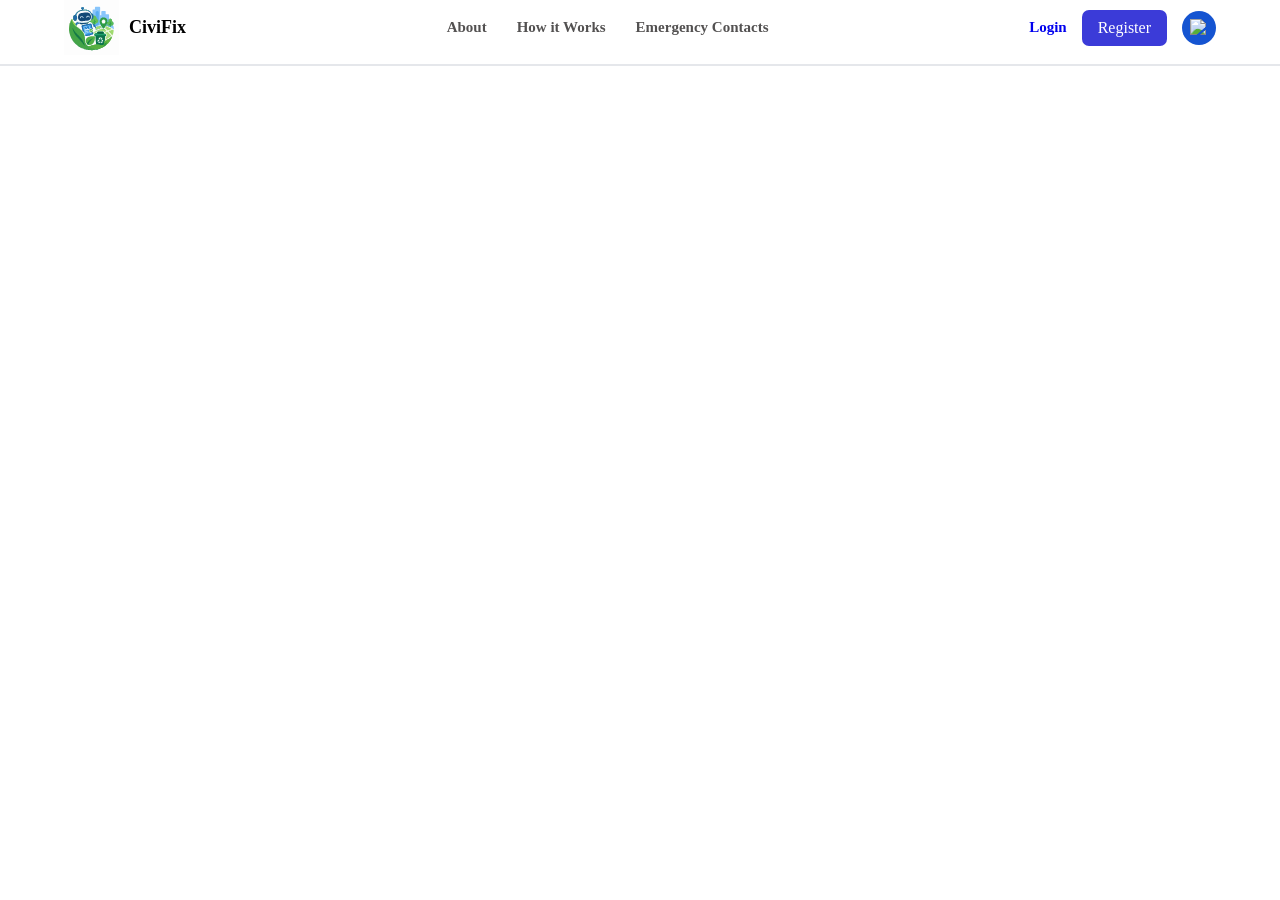
==== frontend/index.html @ e6979e50 "feat: add landing page header" ====
<!DOCTYPE html>
<html lang="en">
<head>
    <link rel="stylesheet" href="css/style.css"/>
    <title>Landing page</title>
</head>
<body>

<!-- header-->
<header class="site-header">
    <div class="container header-container">
        <!-- logo and Name-->
        <div class="brand">
<img 
    src="images\CiviFix-logo.svg" 
    alt="CiviFix logo" 
    class="brand-logo"
>            <span class="brand-name">CiviFix</span>
        </div>

        <!-- Navigation-->
        <nav class="main-nav">
            <a href="#" class="nav-text">About</a>
            <a href="#" class="nav-text">How it Works</a>
            <a href="#" class="nav-text">Emergency Contacts</a>
        </nav>

        <!--Header Actions-->
        <div class="header-actions">
            <a href="#" class="login-link">Login</a>
            <a href="#" class="register-btn">Register</a>
            <button class="profile-btn">    
                <img 
        src="images/icons/user-logo-48.png"
        alt="User Profile"
        class="user-icon"
    >
</button>
        </div>
    </div>
</header>

<main></main>

<footer></footer>

</body>
</html>
---- frontend/css/style.css ----
*{
    margin:0;
    padding:0;
}

/*header section*/
.site-header{
    width:100%;
    height:64px;
    background: #ffffff;
    border-bottom:2px solid #e5e7eb;
}
/*header container*/
.header-container {
    width:90%;
    max-width:1200px;
    margin:0 auto;
    
    display:flex;
    align-items:center;
    justify-content: space-between;
}
/*logo and Name*/
.brand{
    display:flex;
    align-items:center;
    gap:10px;
}

.brand-logo{
    height:55px;
    width:55px;
    object-fit:contain; 
}
.brand-name{
    font-size:18px;
    font-weight:Bold;
}


/*Header Navigation*/
.main-nav{
    display:flex;
    align-items:center;
    gap:30px;  
}

.main-nav a:hover{
    color:rgb(166, 164, 164);
}

.nav-text{
    font-size:15px;
    color:rgb(83, 81, 81);
    font-weight:600;
    text-decoration:none;
}

/*Header Actions*/
.header-actions{
    display:flex;
    align-items:center;
    gap:15px;
}

.login-link{
    font-size:15px;
    font-weight:600;
    text-decoration:none;

}
.login-link:hover {
    color: #1554d1;
}

.register-btn{
    background:rgb(59, 59, 216);
    color:white;
    padding: 9px 16px;
    border-radius:7px;
    text-decoration:none;

}
.register-btn:hover {
    background: #1047b8;
}

.profile-btn {
    width: 34px;
    height: 34px;

    border: none;
    border-radius: 50%;

    background-color: #1554d1;

    display: flex;
    align-items: center;
    justify-content: center;

    cursor: pointer;
}

.user-icon{
    height:18px;
    width:18px;
    object-fit:contain;
}
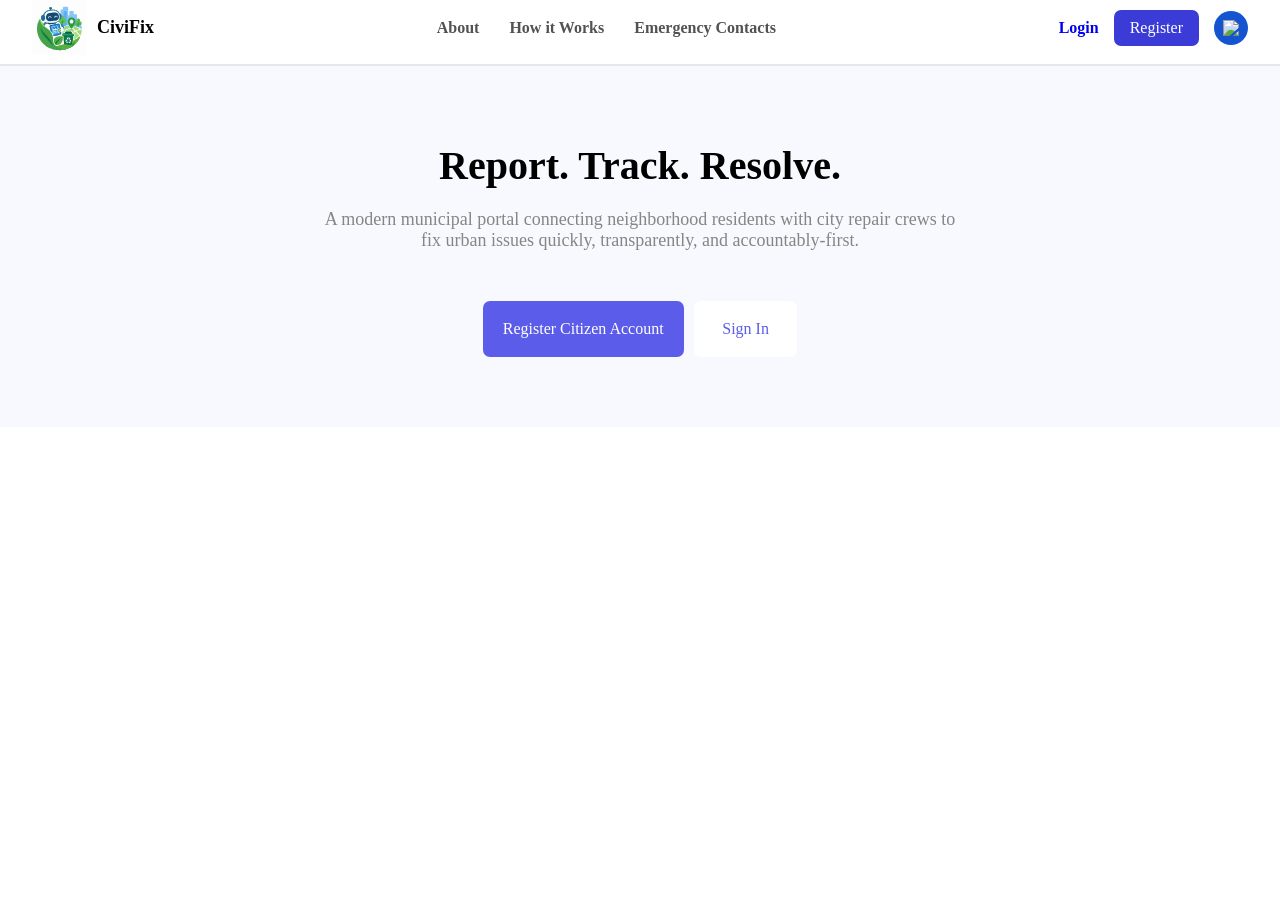
==== commit 3abbaa06: "feat: add landing page hero section" ====
--- a/frontend/index.html
+++ b/frontend/index.html
@@ -31,16 +31,35 @@
             <a href="#" class="register-btn">Register</a>
             <button class="profile-btn">    
                 <img 
-        src="images/icons/user-logo-48.png"
+        src="images/icons/user-logo-32.png"
         alt="User Profile"
-        class="user-icon"
-    >
-</button>
-        </div>
-    </div>
+        class="user-icon"></button>
 </header>
 
-<main></main>
+
+
+<main>
+
+    <!--hero section-->
+    <section class="hero">
+        <div class="container hero-container">
+        <!--title-->
+        <h1 class="hero-heading">Report. Track. Resolve.</h1>
+
+        <!--description-->
+        <p class="hero-desc">A modern municipal portal connecting neighborhood residents
+                    with city repair crews to <br> fix urban issues quickly,
+                    transparently, and accountably-first.</p>
+            
+        <!--hero action-->
+        <div class="hero-actions">
+                <a href="#" class="hero-btn primary-btn">Register Citizen Account</a>
+                <a href="#" class="hero-btn secondary-btn">Sign In</a>
+            </div>
+        </div>
+    </section>
+
+</main>
 
 <footer></footer>
 
--- a/frontend/css/style.css
+++ b/frontend/css/style.css
@@ -12,8 +12,8 @@
 }
 /*header container*/
 .header-container {
-    width:90%;
-    max-width:1200px;
+    width:95%;
+    max-width:1700px;
     margin:0 auto;
     
     display:flex;
@@ -50,7 +50,7 @@
 }
 
 .nav-text{
-    font-size:15px;
+    font-size:16px;
     color:rgb(83, 81, 81);
     font-weight:600;
     text-decoration:none;
@@ -64,7 +64,7 @@
 }
 
 .login-link{
-    font-size:15px;
+    font-size:16px;
     font-weight:600;
     text-decoration:none;
 
@@ -102,11 +102,61 @@
 }
 
 .user-icon{
-    height:18px;
-    width:18px;
+    height:16px;
+    width:16px;
     object-fit:contain;
 }
 
 
+/*hero section*/
+.hero{
+    width: 100%;
+    padding: 76px 0 70px;
+    background-color: #f8f9ff;
+}
 
+.hero-container {
+    display: flex;
+    flex-direction: column;
+    align-items: center;
+    text-align: center;
+}
 
+.hero-heading{
+    font-size:40px;
+    font-weight:700;
+}
+
+.hero-desc{
+    font-size:18px;
+    font-weight:500;
+    color:rgb(135, 133, 133);
+    padding:20px 0 20px;
+}
+
+.hero-actions{
+    display:flex;
+    align-items:center;
+    gap:10px;
+    padding-top:30px;
+}
+
+.hero-btn{
+    padding:19px 16px;
+    border-radius:7px;
+
+    text-decoration:none;
+    font-size:16px;
+    font-weight:550px;
+}
+
+.primary-btn{
+    background:rgb(92, 92, 234);
+    width:60%;
+    color:white;
+}
+.secondary-btn{
+    width:80px;
+    background:white;
+    color:rgb(92, 92, 234);
+}
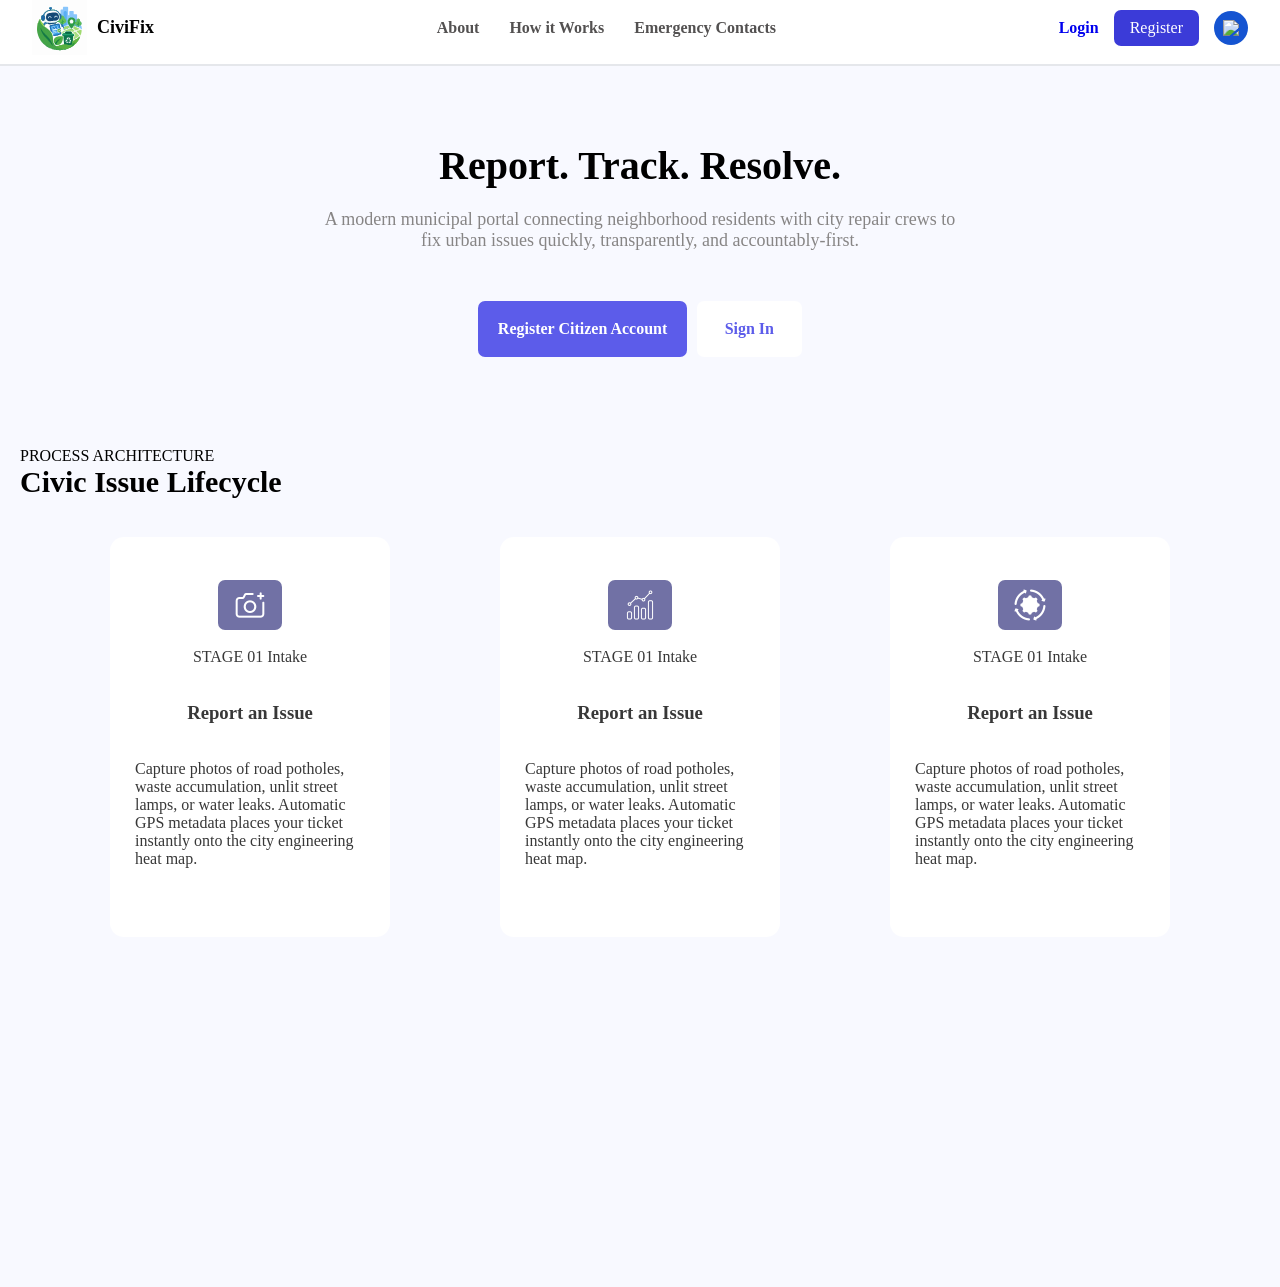
==== commit 2fcc55b0: "feat: add landing page lifecycle section" ====
--- a/frontend/index.html
+++ b/frontend/index.html
@@ -57,8 +57,74 @@
                 <a href="#" class="hero-btn secondary-btn">Sign In</a>
             </div>
         </div>
+
+    <!--Lifecycle-->
+    <section class="lifecycle">
+
+    <p style="padding-left:20px;">PROCESS ARCHITECTURE</p>
+    <h1 class="lifecycle-heading">Civic Issue Lifecycle</h1>
+<br>
+    <div class="cycle-div">
+        <div class="card">
+            <div class="card-formate">
+                <br>
+            <img class="cycle-icon" src="images/Icons/add-photo.png" alt="camara"/>
+            <br>
+            <p>STAGE 01 Intake</p>
+            <br>
+            <br>
+            <h3>Report an Issue</h3>
+            <br>
+            <br>
+            <p>Capture photos of road potholes, waste
+accumulation, unlit street lamps, or water leaks.
+Automatic GPS metadata places your ticket instantly
+onto the city engineering heat map.</p>
+            </div>
+
+        </div>
+
+        <div class="card">
+            <div class="card-formate">
+                <br>
+            <img class="cycle-icon" src="images/Icons/diagram.png" alt="camara"/>
+            <br>
+            <p>STAGE 01 Intake</p>
+            <br>
+            <br>
+            <h3>Report an Issue</h3>
+            <br>
+            <br>
+            <p>Capture photos of road potholes, waste
+accumulation, unlit street lamps, or water leaks.
+Automatic GPS metadata places your ticket instantly
+onto the city engineering heat map.</p>
+            </div>
+        </div>
+
+        <div class="card">
+            <div class="card-formate">
+                <br>
+            <img class="cycle-icon" src="images/Icons/error.png" alt="camara"/>
+            <br>
+            <p>STAGE 01 Intake</p>
+            <br>
+            <br>
+            <h3>Report an Issue</h3>
+            <br>
+            <br>
+            <p>Capture photos of road potholes, waste
+accumulation, unlit street lamps, or water leaks.
+Automatic GPS metadata places your ticket instantly
+onto the city engineering heat map.</p>
+            </div>
+        </div>
+
+    </div>
+
+    <section>
+
     </section>
-
 </main>
 
 <footer></footer>
--- a/frontend/css/style.css
+++ b/frontend/css/style.css
@@ -1,6 +1,10 @@
 *{
     margin:0;
     padding:0;
+}
+
+body{
+    background-color: #f8f9ff;
 }
 
 /*header section*/
@@ -108,11 +112,13 @@
 }
 
 
+
+
+
 /*hero section*/
 .hero{
     width: 100%;
     padding: 76px 0 70px;
-    background-color: #f8f9ff;
 }
 
 .hero-container {
@@ -147,7 +153,7 @@
 
     text-decoration:none;
     font-size:16px;
-    font-weight:550px;
+    font-weight:550;
 }
 
 .primary-btn{
@@ -159,4 +165,61 @@
     width:80px;
     background:white;
     color:rgb(92, 92, 234);
+}
+
+
+
+.primary-btn:hover {
+    background: rgb(149, 149, 202);
+    color: white;
+}
+
+.secondary-btn:hover {
+    background: rgb(196, 194, 194);
+    color: rgb(92, 92, 234);
+}
+
+
+
+/*lifecycle*/
+.lifecycle{
+    width:100%;
+    padding:90px 0 70px;
+    height:700px;
+}
+
+.lifecycle-heading{
+    padding-left:20px;
+    font-size:30px;
+    font-weight:bold;  
+}
+
+.cycle-div{
+    width:100%;
+    display:flex;
+    align-items:center;
+    justify-content:space-evenly;
+    padding-top:20px;
+}
+
+.card{
+    height:400px;
+    width:280px;
+    background:white;
+    border-radius:14px;
+}
+
+.card-formate{
+    display:flex;
+    flex-direction:column;
+    align-items:center;
+    padding:25px;
+    color:rgb(56, 56, 56);
+
+}
+
+.cycle-icon{
+    padding:9px 16px;
+    background:rgb(113, 113, 165);
+    border-radius:7px;
 }
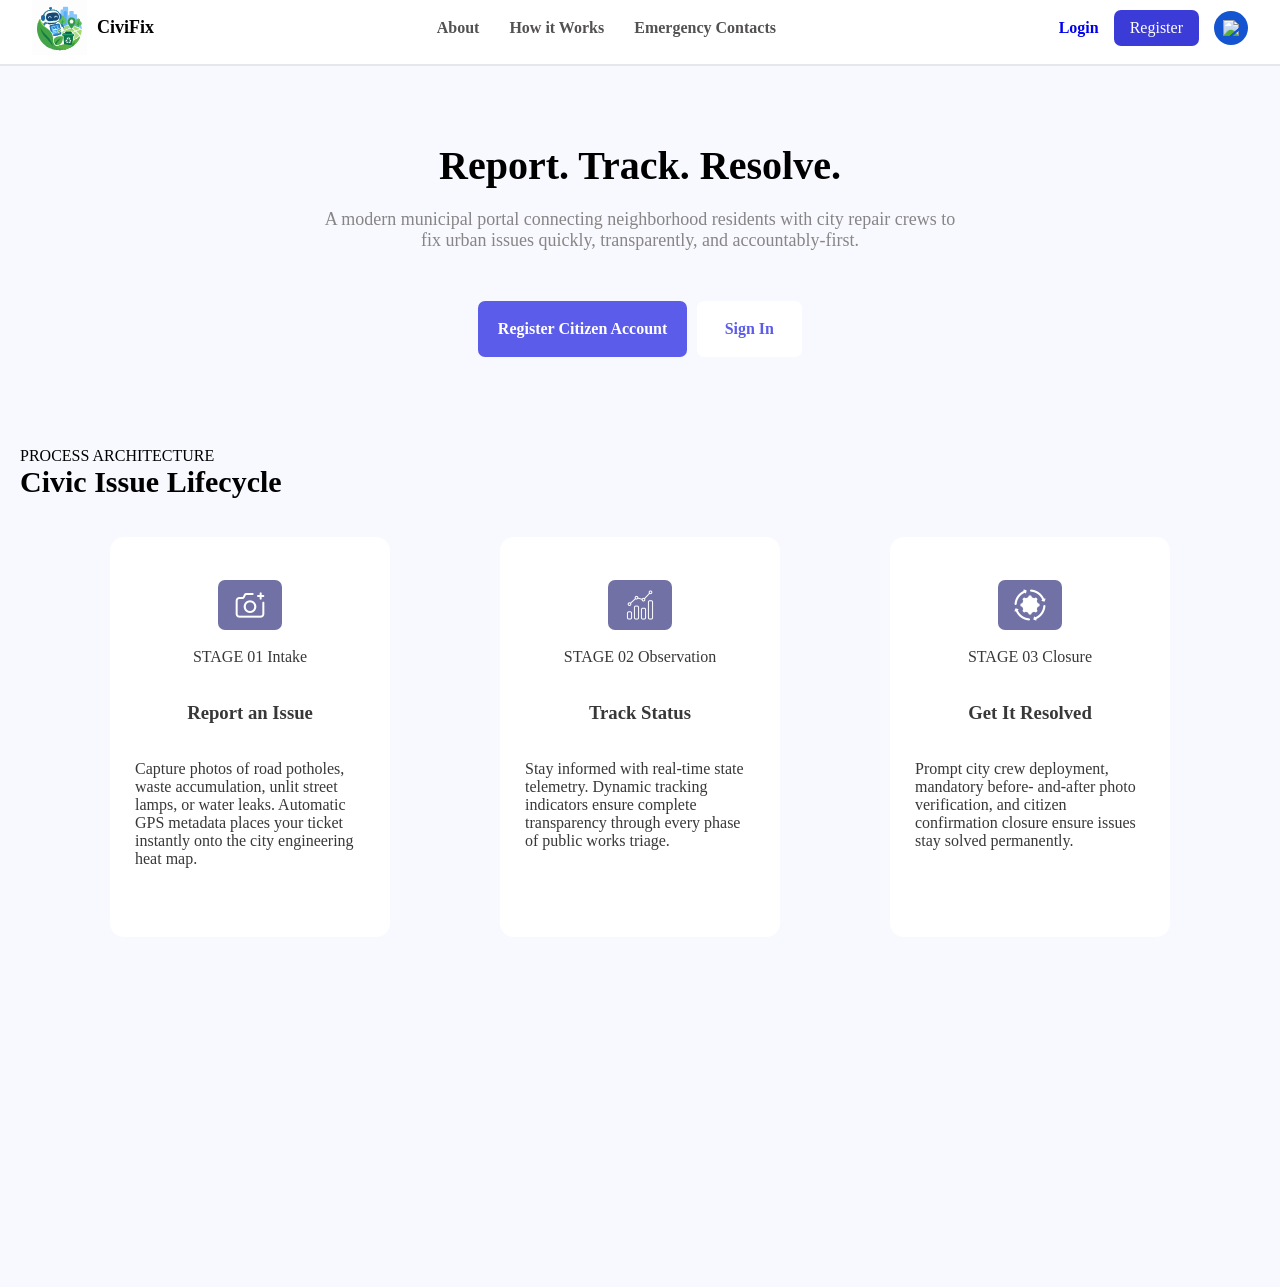
==== commit 3d4dff31: "feat: add login page" ====
--- a/frontend/index.html
+++ b/frontend/index.html
@@ -89,16 +89,16 @@
                 <br>
             <img class="cycle-icon" src="images/Icons/diagram.png" alt="camara"/>
             <br>
-            <p>STAGE 01 Intake</p>
+            <p>STAGE 02 Observation</p>
             <br>
             <br>
-            <h3>Report an Issue</h3>
+            <h3>Track Status</h3>
             <br>
             <br>
-            <p>Capture photos of road potholes, waste
-accumulation, unlit street lamps, or water leaks.
-Automatic GPS metadata places your ticket instantly
-onto the city engineering heat map.</p>
+            <p>Stay informed with real-time state telemetry.
+Dynamic tracking indicators ensure complete
+transparency through every phase of public works
+triage.</p>
             </div>
         </div>
 
@@ -107,16 +107,16 @@
                 <br>
             <img class="cycle-icon" src="images/Icons/error.png" alt="camara"/>
             <br>
-            <p>STAGE 01 Intake</p>
+            <p>STAGE 03 Closure</p>
             <br>
             <br>
-            <h3>Report an Issue</h3>
+            <h3>Get It Resolved</h3>
             <br>
             <br>
-            <p>Capture photos of road potholes, waste
-accumulation, unlit street lamps, or water leaks.
-Automatic GPS metadata places your ticket instantly
-onto the city engineering heat map.</p>
+            <p>Prompt city crew deployment, mandatory before-
+and-after photo verification, and citizen
+confirmation closure ensure issues stay solved
+permanently.</p>
             </div>
         </div>
 
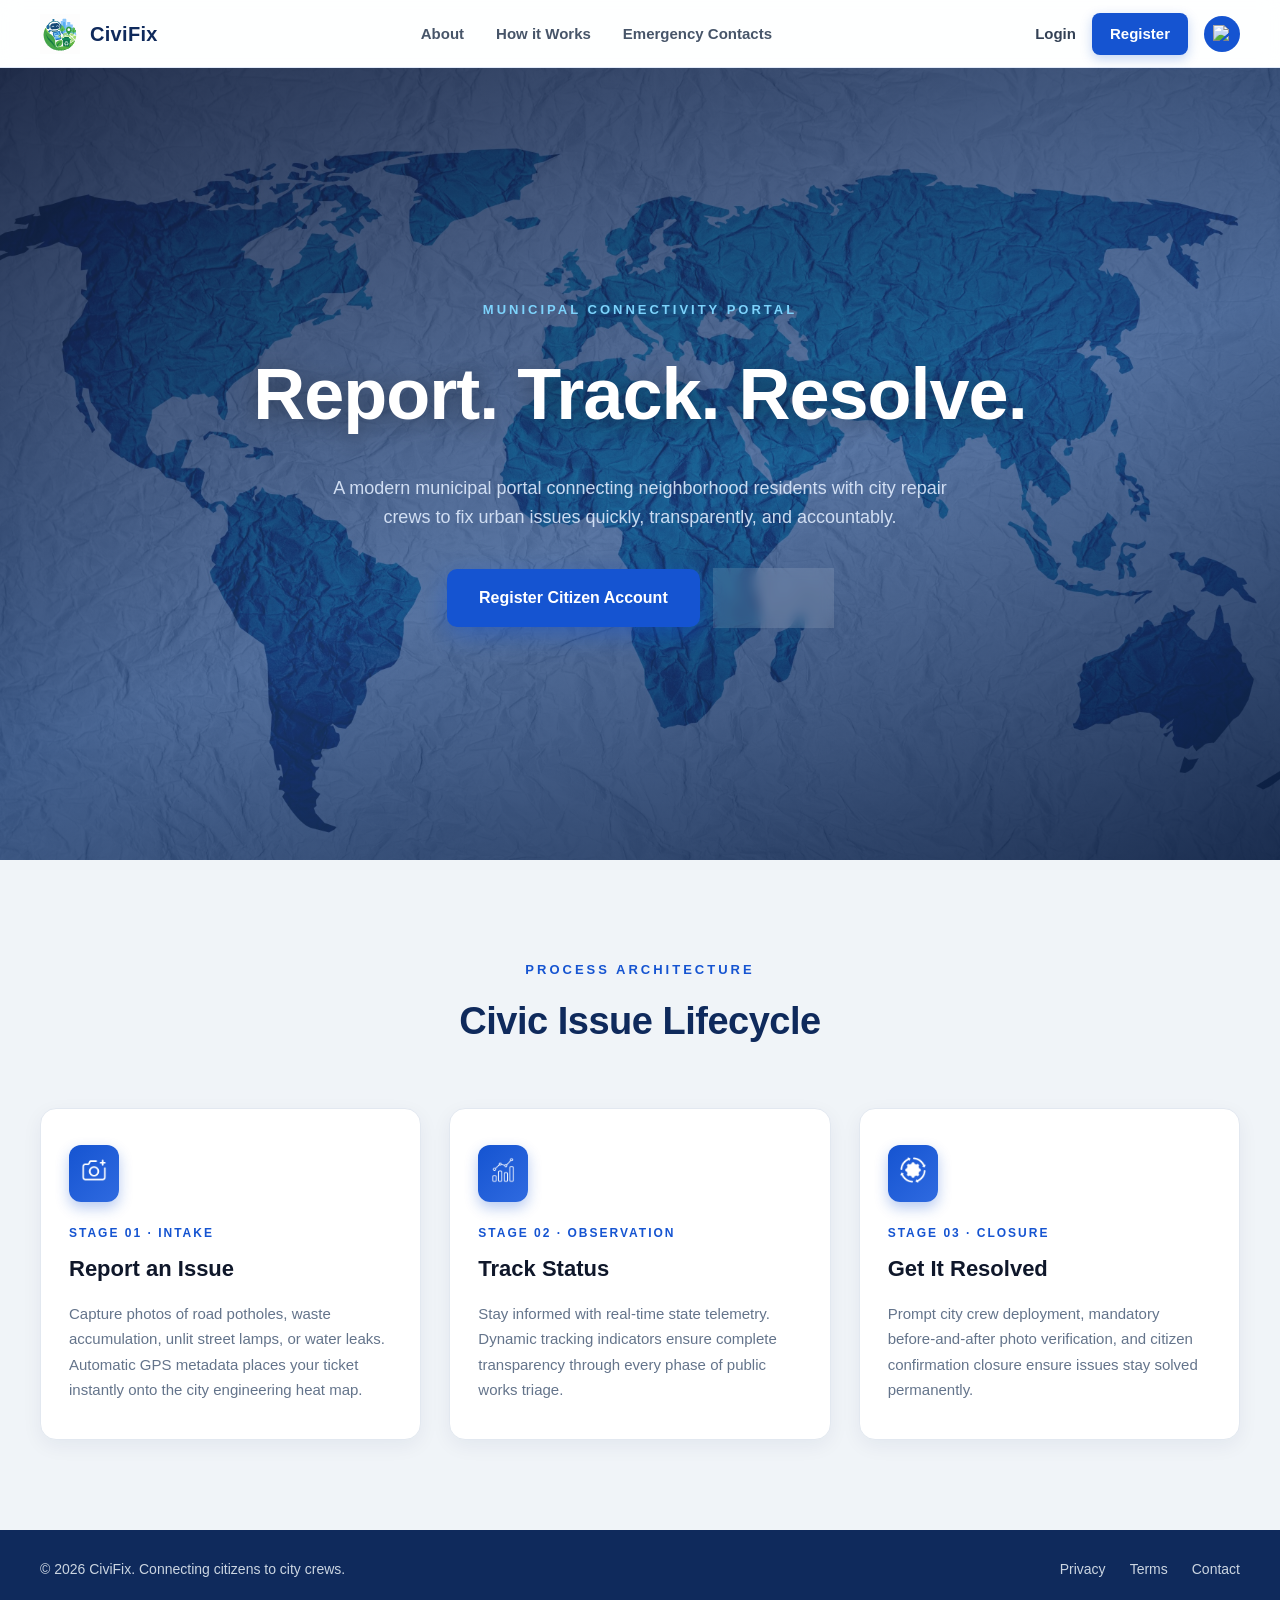
==== commit 7af93f72: "Update: update landing page UI" ====
--- a/frontend/index.html
+++ b/frontend/index.html
@@ -1,133 +1,132 @@
 <!DOCTYPE html>
 <html lang="en">
 <head>
+    <meta charset="UTF-8">
+    <meta name="viewport" content="width=device-width, initial-scale=1.0">
     <link rel="stylesheet" href="css/style.css"/>
-    <title>Landing page</title>
+    <title>CiviFix — Report. Track. Resolve.</title>
+<base target="_blank">
 </head>
 <body>
 
-<!-- header-->
+<!-- ================= HEADER ================= -->
 <header class="site-header">
     <div class="container header-container">
-        <!-- logo and Name-->
-        <div class="brand">
-<img 
-    src="images\CiviFix-logo.svg" 
-    alt="CiviFix logo" 
-    class="brand-logo"
->            <span class="brand-name">CiviFix</span>
-        </div>
+        <!-- Logo -->
+        <a href="#" class="brand">
+            <img src="images/logo/CiviFix-logo.svg" alt="CiviFix logo" class="brand-logo">
+            <span class="brand-name">CiviFix</span>
+        </a>
 
-        <!-- Navigation-->
+        <!-- Navigation -->
         <nav class="main-nav">
-            <a href="#" class="nav-text">About</a>
-            <a href="#" class="nav-text">How it Works</a>
-            <a href="#" class="nav-text">Emergency Contacts</a>
+            <a href="#about" class="nav-text">About</a>
+            <a href="#how-it-works" class="nav-text">How it Works</a>
+            <a href="#emergency" class="nav-text">Emergency Contacts</a>
         </nav>
 
-        <!--Header Actions-->
+        <!-- Actions -->
         <div class="header-actions">
-            <a href="#" class="login-link">Login</a>
-            <a href="#" class="register-btn">Register</a>
-            <button class="profile-btn">    
-                <img 
-        src="images/icons/user-logo-32.png"
-        alt="User Profile"
-        class="user-icon"></button>
+            <a href="pages/login.html" class="login-link">Login</a>
+            <a href="pages/signup.html" class="register-btn">Register</a>
+            <button class="profile-btn" aria-label="User profile">
+                <img src="images/icons/user-logo-32.png" alt="User Profile" class="user-icon">
+            </button>
+        </div>
+    </div>
 </header>
-
-
 
 <main>
 
-    <!--hero section-->
+    <!-- ================= HERO ================= -->
     <section class="hero">
         <div class="container hero-container">
-        <!--title-->
-        <h1 class="hero-heading">Report. Track. Resolve.</h1>
+            <span class="hero-eyebrow">MUNICIPAL CONNECTIVITY PORTAL</span>
+            <h1 class="hero-heading">Report. Track. Resolve.</h1>
+            <p class="hero-desc">
+                A modern municipal portal connecting neighborhood residents
+                with city repair crews to fix urban issues quickly,
+                transparently, and accountably.
+            </p>
+            <div class="hero-actions">
+                <a href="pages/signup.html" class="hero-btn primary-btn">Register Citizen Account</a>
+                <a href="pages/login.html" class="hero-btn secondary-btn">Sign In</a>
+            </div>
 
-        <!--description-->
-        <p class="hero-desc">A modern municipal portal connecting neighborhood residents
-                    with city repair crews to <br> fix urban issues quickly,
-                    transparently, and accountably-first.</p>
-            
-        <!--hero action-->
-        <div class="hero-actions">
-                <a href="#" class="hero-btn primary-btn">Register Citizen Account</a>
-                <a href="#" class="hero-btn secondary-btn">Sign In</a>
+
+        </div>
+    </section>
+
+    <!-- ================= LIFECYCLE ================= -->
+    <section class="lifecycle" id="how-it-works">
+        <div class="container">
+            <p class="section-eyebrow">PROCESS ARCHITECTURE</p>
+            <h2 class="lifecycle-heading">Civic Issue Lifecycle</h2>
+
+            <div class="cycle-div">
+
+                <article class="card">
+                    <div class="card-format">
+                        <div class="icon-badge">
+                            <img class="cycle-icon" src="images/Icons/add-photo.png" alt="Report an issue icon">
+                        </div>
+                        <p class="card-stage">STAGE 01 · Intake</p>
+                        <h3>Report an Issue</h3>
+                        <p class="card-text">
+                            Capture photos of road potholes, waste accumulation,
+                            unlit street lamps, or water leaks. Automatic GPS
+                            metadata places your ticket instantly onto the city
+                            engineering heat map.
+                        </p>
+                    </div>
+                </article>
+
+                <article class="card">
+                    <div class="card-format">
+                        <div class="icon-badge">
+                            <img class="cycle-icon" src="images/Icons/diagram.png" alt="Track status icon">
+                        </div>
+                        <p class="card-stage">STAGE 02 · Observation</p>
+                        <h3>Track Status</h3>
+                        <p class="card-text">
+                            Stay informed with real-time state telemetry. Dynamic
+                            tracking indicators ensure complete transparency
+                            through every phase of public works triage.
+                        </p>
+                    </div>
+                </article>
+
+                <article class="card">
+                    <div class="card-format">
+                        <div class="icon-badge">
+                            <img class="cycle-icon" src="images/Icons/error.png" alt="Resolution icon">
+                        </div>
+                        <p class="card-stage">STAGE 03 · Closure</p>
+                        <h3>Get It Resolved</h3>
+                        <p class="card-text">
+                            Prompt city crew deployment, mandatory before-and-after
+                            photo verification, and citizen confirmation closure
+                            ensure issues stay solved permanently.
+                        </p>
+                    </div>
+                </article>
+
             </div>
         </div>
+    </section>
 
-    <!--Lifecycle-->
-    <section class="lifecycle">
-
-    <p style="padding-left:20px;">PROCESS ARCHITECTURE</p>
-    <h1 class="lifecycle-heading">Civic Issue Lifecycle</h1>
-<br>
-    <div class="cycle-div">
-        <div class="card">
-            <div class="card-formate">
-                <br>
-            <img class="cycle-icon" src="images/Icons/add-photo.png" alt="camara"/>
-            <br>
-            <p>STAGE 01 Intake</p>
-            <br>
-            <br>
-            <h3>Report an Issue</h3>
-            <br>
-            <br>
-            <p>Capture photos of road potholes, waste
-accumulation, unlit street lamps, or water leaks.
-Automatic GPS metadata places your ticket instantly
-onto the city engineering heat map.</p>
-            </div>
-
-        </div>
-
-        <div class="card">
-            <div class="card-formate">
-                <br>
-            <img class="cycle-icon" src="images/Icons/diagram.png" alt="camara"/>
-            <br>
-            <p>STAGE 02 Observation</p>
-            <br>
-            <br>
-            <h3>Track Status</h3>
-            <br>
-            <br>
-            <p>Stay informed with real-time state telemetry.
-Dynamic tracking indicators ensure complete
-transparency through every phase of public works
-triage.</p>
-            </div>
-        </div>
-
-        <div class="card">
-            <div class="card-formate">
-                <br>
-            <img class="cycle-icon" src="images/Icons/error.png" alt="camara"/>
-            <br>
-            <p>STAGE 03 Closure</p>
-            <br>
-            <br>
-            <h3>Get It Resolved</h3>
-            <br>
-            <br>
-            <p>Prompt city crew deployment, mandatory before-
-and-after photo verification, and citizen
-confirmation closure ensure issues stay solved
-permanently.</p>
-            </div>
-        </div>
-
-    </div>
-
-    <section>
-
-    </section>
 </main>
 
-<footer></footer>
+<footer class="site-footer">
+    <div class="container footer-container">
+        <span>© 2026 CiviFix. Connecting citizens to city crews.</span>
+        <div class="footer-links">
+            <a href="#">Privacy</a>
+            <a href="#">Terms</a>
+            <a href="#">Contact</a>
+        </div>
+    </div>
+</footer>
 
 </body>
 </html>
--- a/frontend/css/style.css
+++ b/frontend/css/style.css
@@ -1,124 +1,151 @@
-*{
-    margin:0;
-    padding:0;
-}
-
-body{
-    background-color: #f8f9ff;
-}
-
-/*header section*/
-.site-header{
-    width:100%;
-    height:64px;
-    background: #ffffff;
-    border-bottom:2px solid #e5e7eb;
-}
-/*header container*/
+/* ============ RESET & BASE ============ */
+* {
+    margin: 0;
+    padding: 0;
+    box-sizing: border-box;
+}
+
+body {
+    font-family: "Segoe UI", "Helvetica Neue", Arial, sans-serif;
+    background-color: #f0f4f8;
+    color: #1e293b;
+    line-height: 1.6;
+}
+
+.container {
+    width: 95%;
+    max-width: 1200px;
+    margin: 0 auto;
+}
+
+a {
+    transition: color 0.2s ease, background 0.2s ease, box-shadow 0.2s ease;
+}
+
+/* ============ HEADER ============ */
+.site-header {
+    width: 100%;
+    height: 68px;
+    background: rgba(255, 255, 255, 0.92);
+    backdrop-filter: blur(10px);
+    border-bottom: 1px solid rgba(21, 84, 209, 0.12);
+    position: sticky;
+    top: 0;
+    z-index: 100;
+}
+
 .header-container {
-    width:95%;
-    max-width:1700px;
-    margin:0 auto;
-    
-    display:flex;
-    align-items:center;
+    height: 100%;
+    display: flex;
+    align-items: center;
     justify-content: space-between;
 }
-/*logo and Name*/
-.brand{
-    display:flex;
-    align-items:center;
-    gap:10px;
-}
-
-.brand-logo{
-    height:55px;
-    width:55px;
-    object-fit:contain; 
-}
-.brand-name{
-    font-size:18px;
-    font-weight:Bold;
-}
-
-
-/*Header Navigation*/
-.main-nav{
-    display:flex;
-    align-items:center;
-    gap:30px;  
-}
-
-.main-nav a:hover{
-    color:rgb(166, 164, 164);
-}
-
-.nav-text{
-    font-size:16px;
-    color:rgb(83, 81, 81);
-    font-weight:600;
-    text-decoration:none;
-}
-
-/*Header Actions*/
-.header-actions{
-    display:flex;
-    align-items:center;
-    gap:15px;
-}
-
-.login-link{
-    font-size:16px;
-    font-weight:600;
-    text-decoration:none;
-
-}
+
+/* logo */
+.brand {
+    display: flex;
+    align-items: center;
+    gap: 10px;
+    text-decoration: none;
+}
+
+.brand-logo {
+    height: 40px;
+    width: 40px;
+    object-fit: contain;
+}
+
+.brand-name {
+    font-size: 20px;
+    font-weight: 700;
+    color: #0f2a5c;
+    letter-spacing: 0.3px;
+}
+
+/* navigation */
+.main-nav {
+    display: flex;
+    align-items: center;
+    gap: 32px;
+}
+
+.nav-text {
+    font-size: 15px;
+    color: #475569;
+    font-weight: 600;
+    text-decoration: none;
+}
+
+.main-nav a:hover {
+    color: #1554d1;
+}
+
+/* actions */
+.header-actions {
+    display: flex;
+    align-items: center;
+    gap: 16px;
+}
+
+.login-link {
+    font-size: 15px;
+    font-weight: 600;
+    color: #334155;
+    text-decoration: none;
+}
+
 .login-link:hover {
     color: #1554d1;
 }
 
-.register-btn{
-    background:rgb(59, 59, 216);
-    color:white;
-    padding: 9px 16px;
-    border-radius:7px;
-    text-decoration:none;
-
-}
+.register-btn {
+    background: #1554d1;
+    color: #fff;
+    padding: 9px 18px;
+    border-radius: 8px;
+    text-decoration: none;
+    font-size: 15px;
+    font-weight: 600;
+    box-shadow: 0 4px 12px rgba(21, 84, 209, 0.25);
+}
+
 .register-btn:hover {
     background: #1047b8;
+    box-shadow: 0 6px 16px rgba(21, 84, 209, 0.35);
 }
 
 .profile-btn {
-    width: 34px;
-    height: 34px;
-
+    width: 36px;
+    height: 36px;
     border: none;
     border-radius: 50%;
-
     background-color: #1554d1;
-
     display: flex;
     align-items: center;
     justify-content: center;
-
     cursor: pointer;
 }
 
-.user-icon{
-    height:16px;
-    width:16px;
-    object-fit:contain;
-}
-
-
-
-
-
-/*hero section*/
-.hero{
+.profile-btn:hover {
+    background-color: #1047b8;
+}
+
+.user-icon {
+    height: 18px;
+    width: 18px;
+    object-fit: contain;
+}
+
+/* ============ HERO (with world map background) ============ */
+.hero {
     width: 100%;
-    padding: 76px 0 70px;
+    min-height: 88vh;
+    display: flex;
+    align-items: center;
+    /* World map background */
+    background:
+        linear-gradient(160deg, rgba(10, 25, 60, 0.82) 0%, rgba(16, 60, 130, 0.65) 55%, rgba(8, 30, 70, 0.85) 100%),
+        url("../images/Icons/world_map.jpg") center / cover no-repeat fixed;
 }
 
 .hero-container {
@@ -126,100 +153,234 @@
     flex-direction: column;
     align-items: center;
     text-align: center;
-}
-
-.hero-heading{
-    font-size:40px;
-    font-weight:700;
-}
-
-.hero-desc{
-    font-size:18px;
-    font-weight:500;
-    color:rgb(135, 133, 133);
-    padding:20px 0 20px;
-}
-
-.hero-actions{
-    display:flex;
-    align-items:center;
-    gap:10px;
-    padding-top:30px;
-}
-
-.hero-btn{
-    padding:19px 16px;
-    border-radius:7px;
-
-    text-decoration:none;
-    font-size:16px;
-    font-weight:550;
-}
-
-.primary-btn{
-    background:rgb(92, 92, 234);
-    width:60%;
-    color:white;
-}
-.secondary-btn{
-    width:80px;
-    background:white;
-    color:rgb(92, 92, 234);
-}
-
-
+    padding: 90px 0;
+}
+
+.hero-eyebrow {
+    font-size: 13px;
+    font-weight: 700;
+    letter-spacing: 3px;
+    color: #7dd3fc;
+    margin-bottom: 16px;
+    text-transform: uppercase;
+}
+
+.hero-heading {
+    font-size: clamp(42px, 6vw, 72px);
+    font-weight: 800;
+    color: #ffffff;
+    letter-spacing: -1px;
+    text-shadow: 0 4px 24px rgba(0, 0, 0, 0.35);
+}
+
+.hero-desc {
+    font-size: 18px;
+    font-weight: 400;
+    color: rgba(226, 238, 255, 0.88);
+    max-width: 640px;
+    margin: 22px 0 8px;
+}
+
+.hero-actions {
+    display: flex;
+    align-items: center;
+    gap: 14px;
+    margin-top: 28px;
+    flex-wrap: wrap;
+    justify-content: center;
+}
+
+.hero-btn {
+    padding: 16px 32px;
+    border-radius: 10px;
+    text-decoration: none;
+    font-size: 16px;
+    font-weight: 600;
+}
+
+.primary-btn {
+    background: #1554d1;
+    color: #fff;
+    box-shadow: 0 8px 24px rgba(21, 84, 209, 0.45);
+}
 
 .primary-btn:hover {
-    background: rgb(149, 149, 202);
-    color: white;
+    background: #2f6ae0;
+    transform: translateY(-2px);
+    box-shadow: 0 12px 28px rgba(21, 84, 209, 0.55);
+}
+
+.secondary-btn {
+    background: rgba(255, 255, 255, 0.12);
+    color: #fff;
+    border: 1.5px solid rgba(255, 255, 255, 0.55);
+    backdrop-filter: blur(6px);
 }
 
 .secondary-btn:hover {
-    background: rgb(196, 194, 194);
-    color: rgb(92, 92, 234);
-}
-
-
-
-/*lifecycle*/
-.lifecycle{
-    width:100%;
-    padding:90px 0 70px;
-    height:700px;
-}
-
-.lifecycle-heading{
-    padding-left:20px;
-    font-size:30px;
-    font-weight:bold;  
-}
-
-.cycle-div{
-    width:100%;
-    display:flex;
-    align-items:center;
-    justify-content:space-evenly;
-    padding-top:20px;
-}
-
-.card{
-    height:400px;
-    width:280px;
-    background:white;
-    border-radius:14px;
-}
-
-.card-formate{
-    display:flex;
-    flex-direction:column;
-    align-items:center;
-    padding:25px;
-    color:rgb(56, 56, 56);
-
-}
-
-.cycle-icon{
-    padding:9px 16px;
-    background:rgb(113, 113, 165);
-    border-radius:7px;
+    background: rgba(255, 255, 255, 0.25);
+    border-color: #fff;
+}
+
+/* hero stats strip */
+.hero-stats {
+    display: flex;
+    gap: 56px;
+    margin-top: 64px;
+    flex-wrap: wrap;
+    justify-content: center;
+}
+
+.stat {
+    display: flex;
+    flex-direction: column;
+    align-items: center;
+}
+
+.stat-number {
+    font-size: 32px;
+    font-weight: 800;
+    color: #ffffff;
+}
+
+.stat-label {
+    font-size: 13px;
+    font-weight: 600;
+    letter-spacing: 1.5px;
+    text-transform: uppercase;
+    color: #7dd3fc;
+}
+
+/* ============ LIFECYCLE ============ */
+.lifecycle {
+    width: 100%;
+    padding: 100px 0 90px;
+    background: #f0f4f8;
+}
+
+.section-eyebrow {
+    font-size: 13px;
+    font-weight: 700;
+    letter-spacing: 3px;
+    color: #1554d1;
+    text-transform: uppercase;
+    text-align: center;
+}
+
+.lifecycle-heading {
+    font-size: 38px;
+    font-weight: 800;
+    color: #0f2a5c;
+    text-align: center;
+    margin: 10px 0 56px;
+    letter-spacing: -0.5px;
+}
+
+.cycle-div {
+    display: grid;
+    grid-template-columns: repeat(auto-fit, minmax(290px, 1fr));
+    gap: 28px;
+}
+
+.card {
+    background: #ffffff;
+    border-radius: 16px;
+    padding: 36px 28px;
+    border: 1px solid #e2e8f0;
+    box-shadow: 0 6px 20px rgba(15, 42, 92, 0.06);
+    transition: transform 0.25s ease, box-shadow 0.25s ease;
+}
+
+.card:hover {
+    transform: translateY(-8px);
+    box-shadow: 0 18px 40px rgba(15, 42, 92, 0.14);
+}
+
+.card-format {
+    display: flex;
+    flex-direction: column;
+    align-items: flex-start;
+}
+
+.icon-badge {
+    padding: 12px;
+    background: linear-gradient(135deg, #1554d1, #2f6ae0);
+    border-radius: 12px;
+    margin-bottom: 22px;
+    box-shadow: 0 6px 14px rgba(21, 84, 209, 0.3);
+}
+
+.cycle-icon {
+    height: 26px;
+    width: 26px;
+    object-fit: contain;
+    filter: brightness(0) invert(1);
+}
+
+.card-stage {
+    font-size: 12px;
+    font-weight: 700;
+    letter-spacing: 2px;
+    color: #1554d1;
+    text-transform: uppercase;
+    margin-bottom: 8px;
+}
+
+.card-format h3 {
+    font-size: 22px;
+    font-weight: 700;
+    color: #0f172a;
+    margin-bottom: 14px;
+}
+
+.card-text {
+    font-size: 15px;
+    color: #64748b;
+    line-height: 1.7;
+}
+
+/* ============ FOOTER ============ */
+.site-footer {
+    background: #0f2a5c;
+    padding: 28px 0;
+}
+
+.footer-container {
+    display: flex;
+    align-items: center;
+    justify-content: space-between;
+    flex-wrap: wrap;
+    gap: 12px;
+    color: #cbd5e1;
+    font-size: 14px;
+}
+
+.footer-links {
+    display: flex;
+    gap: 24px;
+}
+
+.footer-links a {
+    color: #cbd5e1;
+    text-decoration: none;
+}
+
+.footer-links a:hover {
+    color: #7dd3fc;
+}
+
+/* ============ RESPONSIVE ============ */
+@media (max-width: 768px) {
+    .main-nav {
+        display: none; /* consider a hamburger menu in a later iteration */
+    }
+
+    .hero-stats {
+        gap: 32px;
+    }
+
+    .footer-container {
+        justify-content: center;
+        text-align: center;
+    }
 }
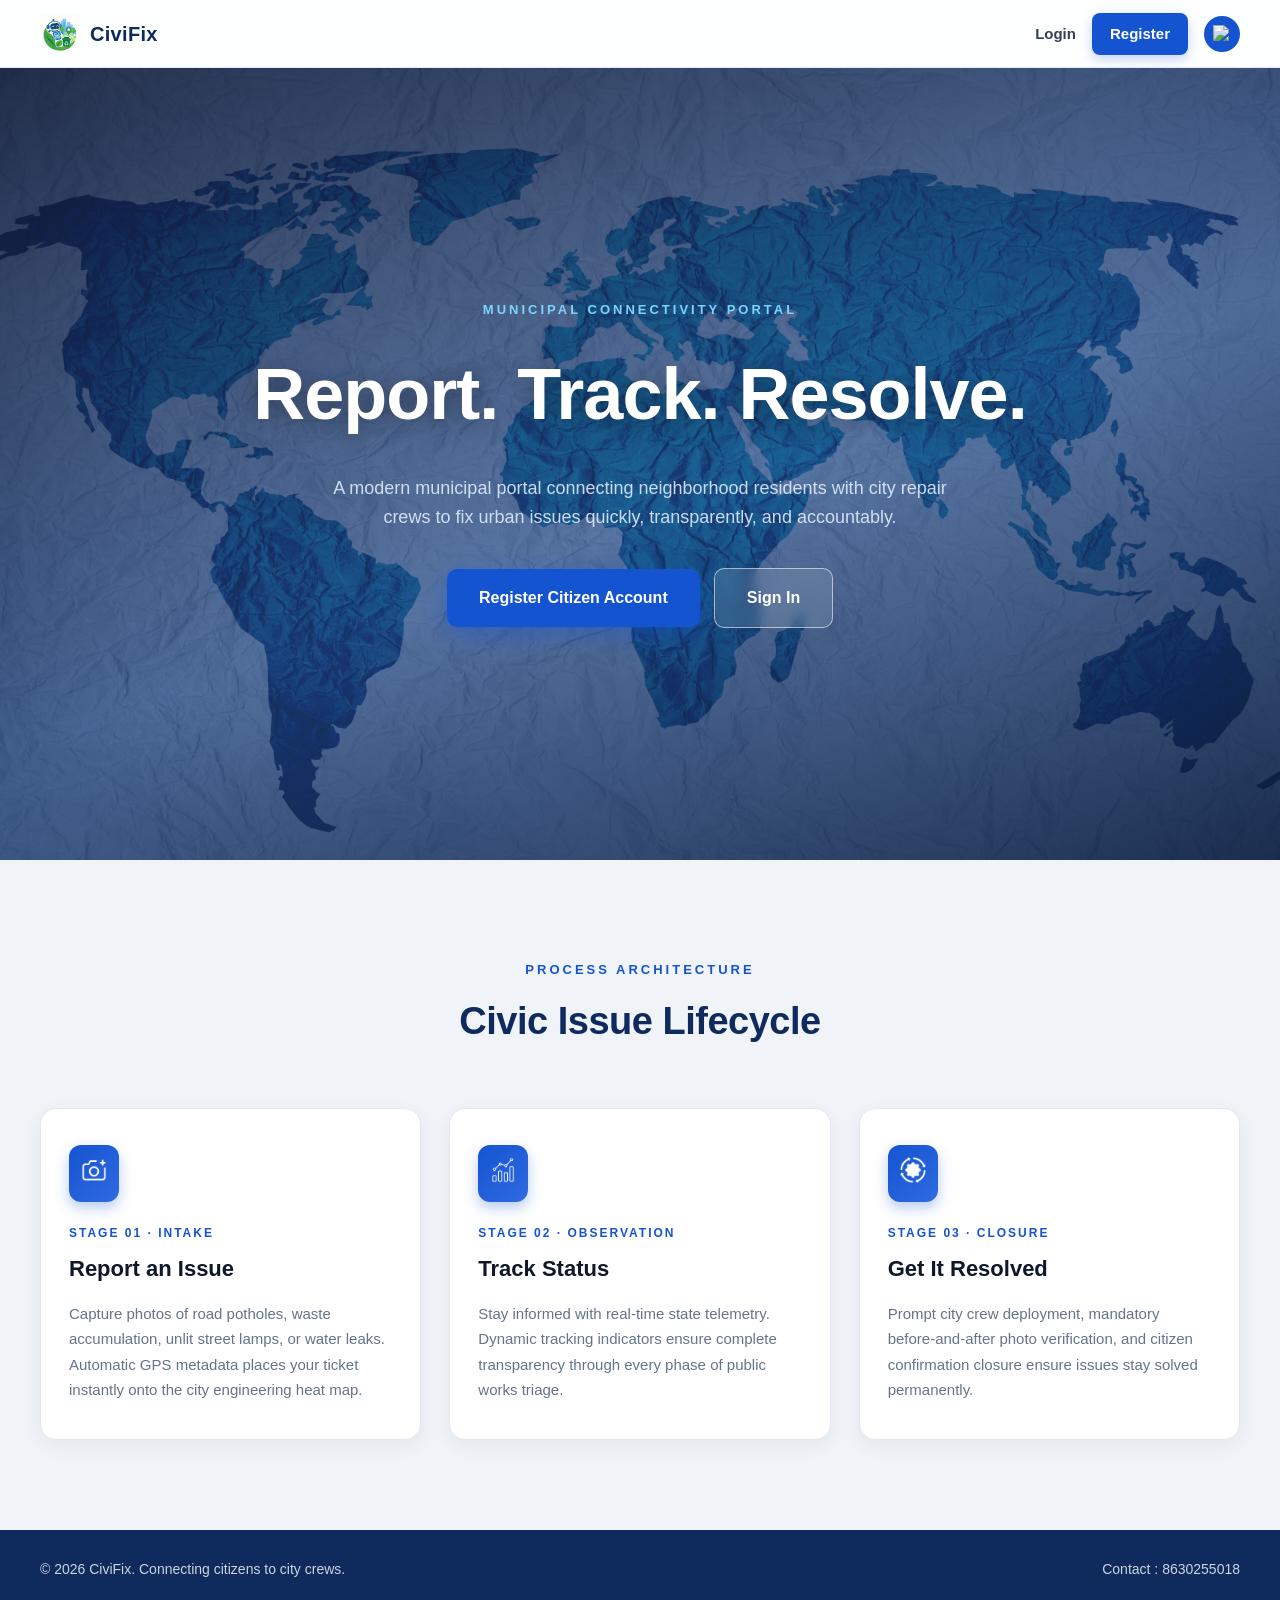
==== commit 658a69e9: "update home screen ui" ====
--- a/frontend/index.html
+++ b/frontend/index.html
@@ -20,9 +20,6 @@
 
         <!-- Navigation -->
         <nav class="main-nav">
-            <a href="#about" class="nav-text">About</a>
-            <a href="#how-it-works" class="nav-text">How it Works</a>
-            <a href="#emergency" class="nav-text">Emergency Contacts</a>
         </nav>
 
         <!-- Actions -->
@@ -121,9 +118,7 @@
     <div class="container footer-container">
         <span>© 2026 CiviFix. Connecting citizens to city crews.</span>
         <div class="footer-links">
-            <a href="#">Privacy</a>
-            <a href="#">Terms</a>
-            <a href="#">Contact</a>
+            <a href="#">Contact : 8630255018</a>
         </div>
     </div>
 </footer>
